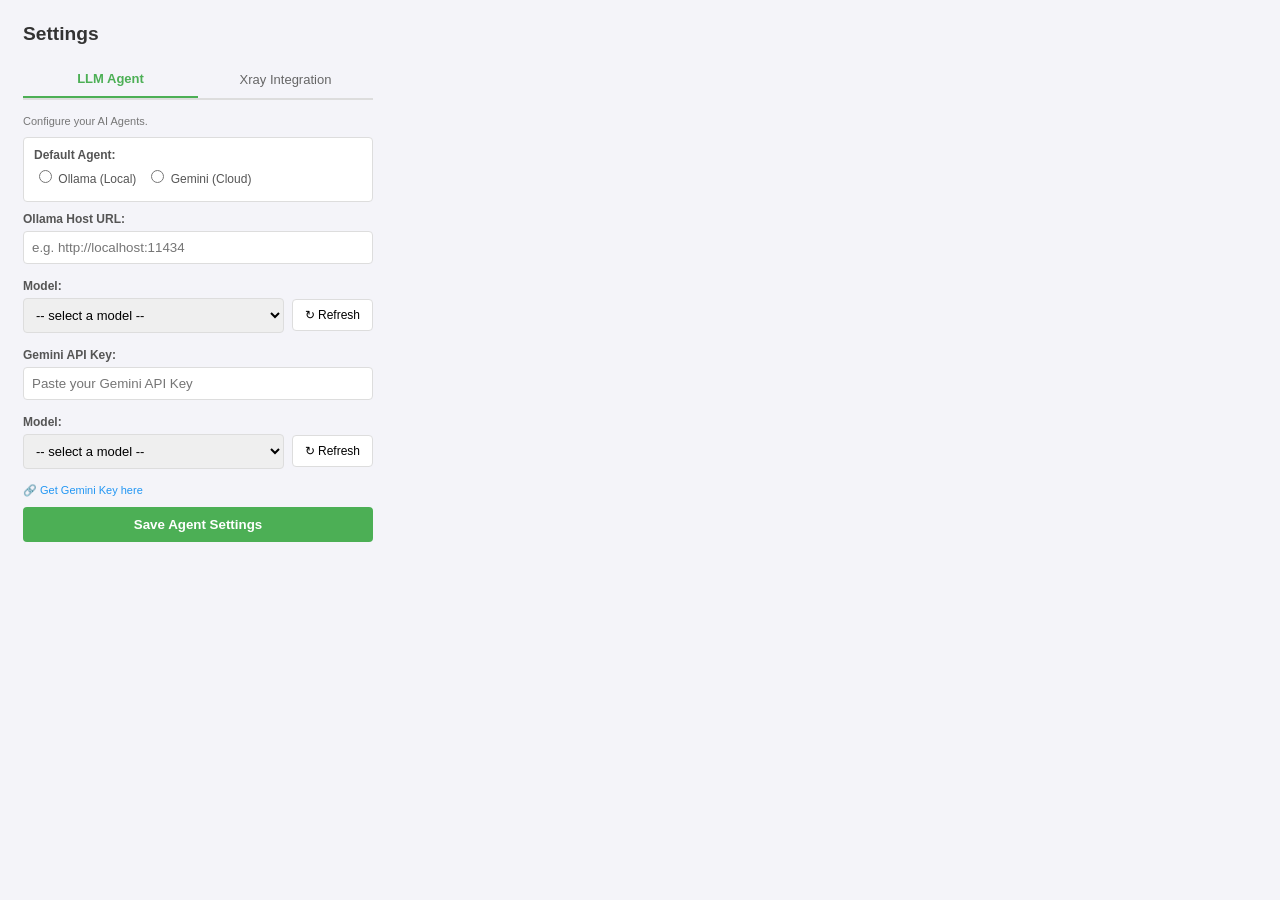
==== options.html @ 737b646b "Add extension - initila code" ====
<!doctype html>
<html>
  <head>
    <title>Extension Settings</title>
    <link rel="stylesheet" href="options.css" />
    <!-- <style>
      :root { --primary-color: #4CAF55; --bg-color: #f4f4f9; --border-color: #ddd; }
      body { font-family: 'Segoe UI', sans-serif; padding: 15px; width: 350px; background-color: var(--bg-color); }
      h2 { margin-top: 0; font-size: 1.2rem; color: #333; }
      .tabs { display: flex; border-bottom: 2px solid var(--border-color); margin-bottom: 15px; }
      .tab-link { background: none; border: none; padding: 10px; cursor: pointer; font-size: 13px; color: #666; flex: 1; text-align: center; }
      .tab-link.active { color: var(--primary-color); border-bottom: 2px solid var(--primary-color); font-weight: bold; }
      .tab-content { display: none; animation: fadeIn 0.3s; }
      .tab-content.active { display: block; }
      .form-group { margin-bottom: 15px; }
      label { display: block; margin-bottom: 5px; font-size: 12px; font-weight: bold; color: #555; }
      input { width: 100%; padding: 8px; box-sizing: border-box; border: 1px solid var(--border-color); border-radius: 4px; }
      .info-text { font-size: 11px; color: #777; margin-bottom: 10px; }
      button.save-btn { background-color: var(--primary-color); color: white; padding: 10px; border: none; border-radius: 4px; cursor: pointer; width: 100%; font-weight: bold; }
      @keyframes fadeIn { from { opacity: 0; } to { opacity: 1; } }
    </style> -->
  </head>

  <body>
    <h2>Settings</h2>

    <div class="tabs">
      <button class="tab-link active" data-target="agent-tab">LLM Agent</button>
      <button class="tab-link" data-target="integration-tab">
        Xray Integration
      </button>
    </div>

    <div id="agent-tab" class="tab-content active">
      <div class="info-text">Configure your AI Agents.</div>

      <div
        class="form-group"
        style="background: #fff; padding: 10px; border-radius: 4px; border: 1px solid var(--border-color); margin-bottom: 10px;"
      >
        <label>Default Agent:</label>
        <div
          style="display: flex; gap: 10px; font-size: 12px; margin-top: 5px;"
        >
          <label style="font-weight: normal; cursor: pointer;">
            <input
              type="radio"
              name="defaultAgent"
              value="ollama"
              style="width: auto;"
            />
            Ollama (Local)
          </label>
          <label style="font-weight: normal; cursor: pointer;">
            <input
              type="radio"
              name="defaultAgent"
              value="gemini"
              style="width: auto;"
            />
            Gemini (Cloud)
          </label>
        </div>
      </div>

      <div id="ollama-config">
        <label for="host">Ollama Host URL:</label>
        <div class="form-group">
          <input
            type="text"
            id="host"
            placeholder="e.g. http://localhost:11434"
          />
        </div>

        <label for="ollamaModel">Model:</label>
        <div class="form-group" style="display: flex; gap: 8px; align-items: center;">
          <select id="ollamaModel" style="flex: 1; padding: 8px; border: 1px solid var(--border-color); border-radius: 4px; font-size: 13px; box-sizing: border-box;">
            <option value="">-- select a model --</option>
          </select>
          <button
            id="refreshModels"
            type="button"
            style="padding: 8px 12px; border: 1px solid var(--border-color); border-radius: 4px; background: #fff; cursor: pointer; font-size: 12px;"
          >&#8635; Refresh</button>
        </div>
        <div id="modelFetchStatus" aria-live="polite" style="font-size: 11px; color: #999; margin-bottom: 8px;"></div>
      </div>

      <div id="gemini-config">
        <label for="geminiKey">Gemini API Key:</label>
        <div class="form-group">
          <input
            type="password"
            id="geminiKey"
            placeholder="Paste your Gemini API Key"
          />
        </div>

        <label for="geminiModelSelect">Model:</label>
        <div class="form-group" style="display: flex; gap: 8px; align-items: center;">
          <select id="geminiModelSelect" style="flex: 1; padding: 8px; border: 1px solid var(--border-color); border-radius: 4px; font-size: 13px; box-sizing: border-box;">
            <option value="">-- select a model --</option>
          </select>
          <button
            id="refreshGeminiModels"
            type="button"
            style="padding: 8px 12px; border: 1px solid var(--border-color); border-radius: 4px; background: #fff; cursor: pointer; font-size: 12px;"
          >&#8635; Refresh</button>
        </div>
        <div id="geminiModelFetchStatus" aria-live="polite" style="font-size: 11px; color: #999; margin-bottom: 8px;"></div>

        <div class="info-text">
          <a
            href="https://aistudio.google.com/app/apikey"
            target="_blank"
            style="color: #2196F3; text-decoration: none;"
            >&#128279; Get Gemini Key here</a
          >
        </div>
      </div>

      <button class="save-btn" id="saveAgent">Save Agent Settings</button>
    </div>

    <div id="integration-tab" class="tab-content">
      <div class="info-text">Configure your Xray Cloud API credentials.</div>
      <div style="margin-bottom: 15px; font-size: 11px;">
        <a
          id="setupLink"
          href="#"
          target="_blank"
          style="color: #2196F3; text-decoration: none; font-weight: bold;"
        >
          &#128279; Create Xray Credentials here
        </a>
      </div>
      <div class="form-group">
        <label for="clientId">Client ID:</label>
        <input type="text" id="clientId" placeholder="Enter Client ID" />
      </div>
      <div class="form-group">
        <label for="clientSecret">Client Secret:</label>
        <input
          type="password"
          id="clientSecret"
          placeholder="Enter Client Secret"
        />
      </div>
      <div style="display: flex; gap: 10px;">
        <button class="save-btn" id="saveIntegration">Save</button>
        <button
          id="testIntegration"
          style="background-color: #2196F3; color: white; border: none; border-radius: 4px; padding: 10px; cursor: pointer; flex: 1;"
        >
          Test
        </button>
      </div>
    </div>

    <div
      id="statusMessage"
      style="font-size: 13px; font-weight: bold; margin-top: 15px; text-align: center; color: transparent; min-height: 20px;"
    ></div>

    <script src="options.js"></script>
  </body>
</html>
---- options.css ----
:root {
  --primary-color: #4caf55;
  --bg-color: #f4f4f9;
  --border-color: #ddd;
}
body {
  font-family: "Segoe UI", sans-serif;
  padding: 15px;
  width: 350px;
  background-color: var(--bg-color);
}
h2 {
  margin-top: 0;
  font-size: 1.2rem;
  color: #333;
}
.tabs {
  display: flex;
  border-bottom: 2px solid var(--border-color);
  margin-bottom: 15px;
}
.tab-link {
  background: none;
  border: none;
  padding: 10px;
  cursor: pointer;
  font-size: 13px;
  color: #666;
  flex: 1;
  text-align: center;
}
.tab-link.active {
  color: var(--primary-color);
  border-bottom: 2px solid var(--primary-color);
  font-weight: bold;
}
.tab-content {
  display: none;
  animation: fadeIn 0.3s;
}
.tab-content.active {
  display: block;
}
.form-group {
  margin-bottom: 15px;
}
label {
  display: block;
  margin-bottom: 5px;
  font-size: 12px;
  font-weight: bold;
  color: #555;
}
input {
  width: 100%;
  padding: 8px;
  box-sizing: border-box;
  border: 1px solid var(--border-color);
  border-radius: 4px;
}
.info-text {
  font-size: 11px;
  color: #777;
  margin-bottom: 10px;
}
button.save-btn {
  background-color: var(--primary-color);
  color: white;
  padding: 10px;
  border: none;
  border-radius: 4px;
  cursor: pointer;
  width: 100%;
  font-weight: bold;
}
@keyframes fadeIn {
  from {
    opacity: 0;
  }
  to {
    opacity: 1;
  }
}
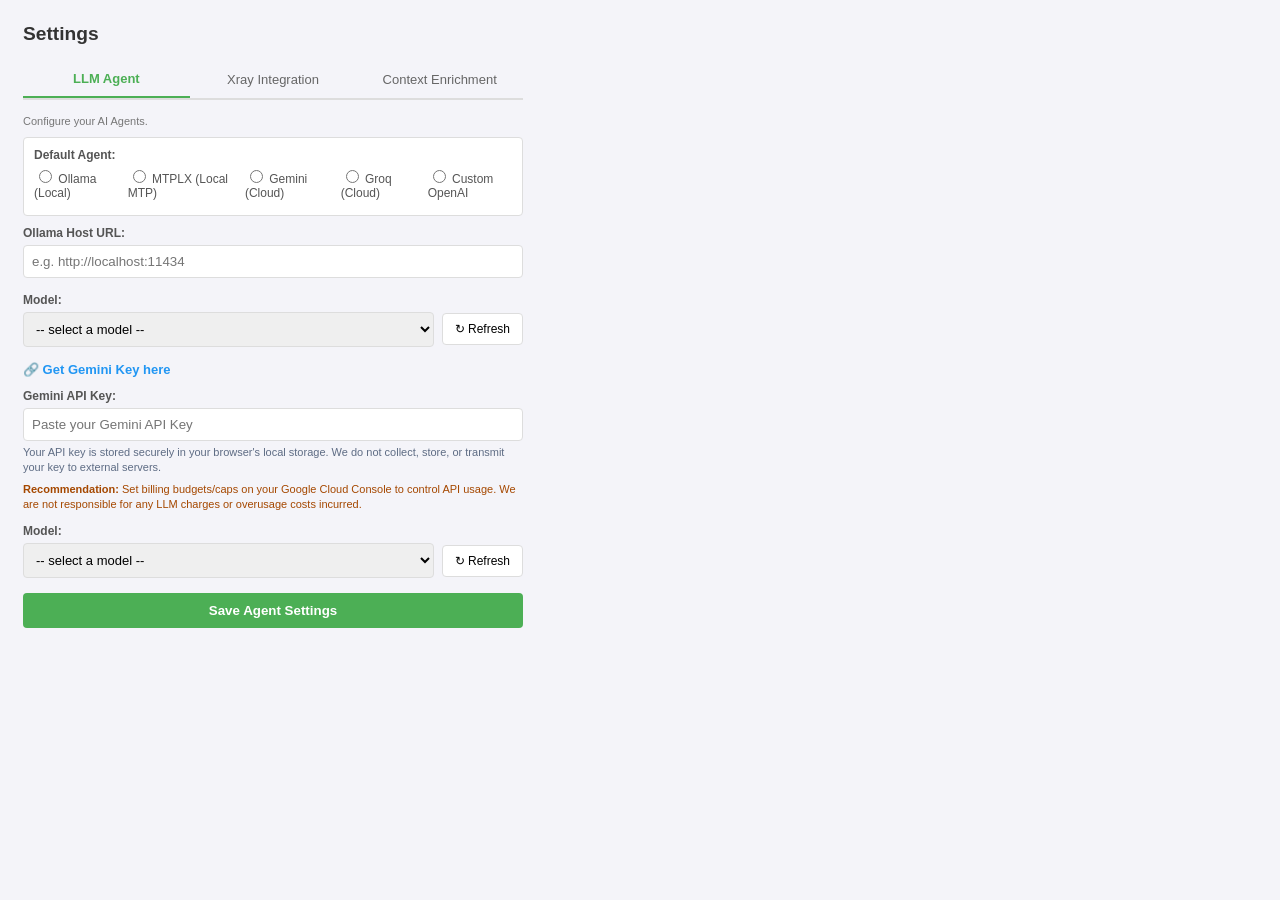
==== commit 2231b52b: "Add Review & Merge dashboard, Xray Cucumber Steps scaner, editor suggestions, Groq and Custom OpenAI" ====
--- a/options.html
+++ b/options.html
@@ -1,6 +1,7 @@
 <!doctype html>
 <html>
   <head>
+    <meta charset="utf-8" />
     <title>Extension Settings</title>
     <link rel="stylesheet" href="options.css" />
     <!-- <style>
@@ -26,9 +27,8 @@
 
     <div class="tabs">
       <button class="tab-link active" data-target="agent-tab">LLM Agent</button>
-      <button class="tab-link" data-target="integration-tab">
-        Xray Integration
-      </button>
+      <button class="tab-link" data-target="integration-tab">Xray Integration</button>
+      <button class="tab-link" data-target="context-tab">Context Enrichment</button>
     </div>
 
     <div id="agent-tab" class="tab-content active">
@@ -39,9 +39,7 @@
         style="background: #fff; padding: 10px; border-radius: 4px; border: 1px solid var(--border-color); margin-bottom: 10px;"
       >
         <label>Default Agent:</label>
-        <div
-          style="display: flex; gap: 10px; font-size: 12px; margin-top: 5px;"
-        >
+        <div style="display: flex; gap: 15px; margin-top: 5px;">
           <label style="font-weight: normal; cursor: pointer;">
             <input
               type="radio"
@@ -55,10 +53,37 @@
             <input
               type="radio"
               name="defaultAgent"
+              value="mtplx"
+              style="width: auto;"
+            />
+            MTPLX (Local MTP)
+          </label>
+          <label style="font-weight: normal; cursor: pointer;">
+            <input
+              type="radio"
+              name="defaultAgent"
               value="gemini"
               style="width: auto;"
             />
             Gemini (Cloud)
+          </label>
+          <label style="font-weight: normal; cursor: pointer;">
+            <input
+              type="radio"
+              name="defaultAgent"
+              value="groq"
+              style="width: auto;"
+            />
+            Groq (Cloud)
+          </label>
+          <label style="font-weight: normal; cursor: pointer;">
+            <input
+              type="radio"
+              name="defaultAgent"
+              value="openai"
+              style="width: auto;"
+            />
+            Custom OpenAI
           </label>
         </div>
       </div>
@@ -87,15 +112,54 @@
         <div id="modelFetchStatus" aria-live="polite" style="font-size: 11px; color: #999; margin-bottom: 8px;"></div>
       </div>
 
+      <div id="mtplx-config" style="display: none;">
+        <label for="mtplxHost">MTPLX Host URL:</label>
+        <div class="form-group">
+          <input
+            type="text"
+            id="mtplxHost"
+            placeholder="e.g. http://127.0.0.1:8000"
+          />
+        </div>
+
+        <label for="mtplxModel">Model:</label>
+        <div class="form-group" style="display: flex; gap: 8px; align-items: center;">
+          <select id="mtplxModel" style="flex: 1; padding: 8px; border: 1px solid var(--border-color); border-radius: 4px; font-size: 13px; box-sizing: border-box;">
+            <option value="">-- select a model --</option>
+          </select>
+          <button
+            id="refreshMtplxModels"
+            type="button"
+            style="padding: 8px 12px; border: 1px solid var(--border-color); border-radius: 4px; background: #fff; cursor: pointer; font-size: 12px;"
+          >&#8635; Refresh</button>
+        </div>
+        <div id="mtplxModelFetchStatus" aria-live="polite" style="font-size: 11px; color: #999; margin-bottom: 8px;"></div>
+      </div>
+
       <div id="gemini-config">
+        <div style="margin-bottom: 12px; font-size: 13px;">
+          <a
+            href="https://aistudio.google.com/app/apikey"
+            target="_blank"
+            style="color: #2196F3; text-decoration: none; font-weight: bold;"
+            >&#128279; Get Gemini Key here</a
+          >
+        </div>
+
         <label for="geminiKey">Gemini API Key:</label>
-        <div class="form-group">
+        <div class="form-group" style="margin-bottom: 6px;">
           <input
             type="password"
             id="geminiKey"
             placeholder="Paste your Gemini API Key"
           />
         </div>
+        <div style="font-size: 11px; color: #5e6c84; margin-top: -2px; margin-bottom: 8px; line-height: 1.4;">
+          Your API key is stored securely in your browser's local storage. We do not collect, store, or transmit your key to external servers.
+        </div>
+        <div style="font-size: 11px; color: #a54800; margin-top: -2px; margin-bottom: 12px; line-height: 1.4;">
+          <strong>Recommendation:</strong> Set billing budgets/caps on your Google Cloud Console to control API usage. We are not responsible for any LLM charges or overusage costs incurred.
+        </div>
 
         <label for="geminiModelSelect">Model:</label>
         <div class="form-group" style="display: flex; gap: 8px; align-items: center;">
@@ -109,15 +173,63 @@
           >&#8635; Refresh</button>
         </div>
         <div id="geminiModelFetchStatus" aria-live="polite" style="font-size: 11px; color: #999; margin-bottom: 8px;"></div>
-
-        <div class="info-text">
-          <a
-            href="https://aistudio.google.com/app/apikey"
-            target="_blank"
-            style="color: #2196F3; text-decoration: none;"
-            >&#128279; Get Gemini Key here</a
-          >
-        </div>
+      </div>
+      
+      <div id="groq-config" style="display: none;">
+        <label for="groqKey">Groq API Key:</label>
+        <div class="form-group">
+          <input
+            type="password"
+            id="groqKey"
+            placeholder="Enter your Groq API Key"
+          />
+        </div>
+
+        <label for="groqModel">Model:</label>
+        <div class="form-group" style="display: flex; gap: 8px; align-items: center;">
+          <select id="groqModel" style="flex: 1; padding: 8px; border: 1px solid var(--border-color); border-radius: 4px; font-size: 13px; box-sizing: border-box;">
+            <option value="">-- select a model --</option>
+          </select>
+          <button
+            id="refreshGroqModels"
+            type="button"
+            style="padding: 8px 12px; border: 1px solid var(--border-color); border-radius: 4px; background: #fff; cursor: pointer; font-size: 12px;"
+          >&#8635; Refresh</button>
+        </div>
+        <div id="groqModelFetchStatus" aria-live="polite" style="font-size: 11px; color: #999; margin-bottom: 8px;"></div>
+      </div>
+
+      <div id="openai-config" style="display: none;">
+        <label for="openaiHost">Custom Endpoint Host URL:</label>
+        <div class="form-group">
+          <input
+            type="text"
+            id="openaiHost"
+            placeholder="e.g. https://api.deepseek.com/v1 or http://localhost:1234/v1"
+          />
+        </div>
+
+        <label for="openaiKey">API Key (Optional):</label>
+        <div class="form-group">
+          <input
+            type="password"
+            id="openaiKey"
+            placeholder="Paste your API Key if required"
+          />
+        </div>
+
+        <label for="openaiModel">Model:</label>
+        <div class="form-group" style="display: flex; gap: 8px; align-items: center;">
+          <select id="openaiModel" style="flex: 1; padding: 8px; border: 1px solid var(--border-color); border-radius: 4px; font-size: 13px; box-sizing: border-box;">
+            <option value="">-- select a model --</option>
+          </select>
+          <button
+            id="refreshOpenaiModels"
+            type="button"
+            style="padding: 8px 12px; border: 1px solid var(--border-color); border-radius: 4px; background: #fff; cursor: pointer; font-size: 12px;"
+          >&#8635; Refresh</button>
+        </div>
+        <div id="openaiModelFetchStatus" aria-live="polite" style="font-size: 11px; color: #999; margin-bottom: 8px;"></div>
       </div>
 
       <button class="save-btn" id="saveAgent">Save Agent Settings</button>
@@ -156,6 +268,85 @@
           Test
         </button>
       </div>
+      <div id="testStatusMessage" style="font-size: 12px; font-weight: bold; margin-top: 8px; min-height: 18px; text-align: left;"></div>
+
+      <div id="library-sync-section" style="margin-top: 20px; padding-top: 15px; border-top: 1px solid var(--border-color);">
+        <label style="font-weight: bold; margin-bottom: 8px;">Local Step Library Sync</label>
+        <div class="info-text" style="margin-bottom: 12px;">Sync all Cucumber and Manual tests from specific projects locally for instant, project-wide step reuse and matching.</div>
+
+        <!-- API Limit Warning Banner -->
+        <div style="font-size: 11px; background-color: #ffebe6; color: #bf2600; padding: 8px 10px; border-radius: 4px; margin-bottom: 12px; border: 1px solid #ffbdad; line-height: 1.4;">
+          <strong>⚠️ Note on API Limits:</strong> Xray Cloud enforces aggressive rate protection (HTTP 429). The extension batches requests and retries automatically, but syncing large projects might still skip some tests temporarily. You can retry failed tests later.
+        </div>
+        
+        <!-- Project Selector UI -->
+        <div class="form-group" style="margin-bottom: 15px;">
+          <label style="font-size: 11px; margin-bottom: 4px; color: #5e6c84;">Add Projects to Sync:</label>
+          <div style="position: relative;">
+            <input type="text" id="project-search-input" placeholder="Search projects by name or key..." autocomplete="off" style="width: 100%; padding: 7px 10px; border: 1px solid var(--border-color); border-radius: 4px; font-size: 13px;" />
+            <div id="project-dropdown-list" style="display: none; position: absolute; top: 100%; left: 0; right: 0; background: white; border: 1px solid var(--border-color); border-radius: 4px; max-height: 180px; overflow-y: auto; z-index: 1000; box-shadow: 0 4px 12px rgba(9, 30, 66, 0.15); margin-top: 4px;"></div>
+          </div>
+          <!-- Display List of Selected Projects -->
+          <div id="selected-projects-container" style="display: flex; flex-wrap: wrap; gap: 6px; margin-top: 8px;"></div>
+        </div>
+
+        <div style="font-size: 12px; margin-bottom: 12px; line-height: 1.6;">
+          <div>Status: <span id="sync-status-text" style="font-weight: bold; color: #de350b;">Not Synced</span></div>
+          <div>Last Synced: <span id="sync-time-text" style="color: #666;">Never</span></div>
+          <div>Synced Tests: <span id="sync-count-text" style="font-weight: bold; color: #666;">0</span></div>
+          <div>Synced Steps: <span id="sync-steps-count-text" style="font-weight: bold; color: #666;">0</span></div>
+          <div>Failed to Sync: <span id="sync-failed-count-text" style="font-weight: bold; color: #666;">0</span> <a href="#" id="retry-failed-link" style="display: none; margin-left: 8px; font-size: 11px; text-decoration: underline; color: #0052cc; font-weight: bold;">Retry failed</a></div>
+        </div>
+
+        <div style="display: flex; gap: 10px; align-items: center;">
+          <button id="sync-library-btn" class="save-btn" style="background-color: #36b37e;">Sync Steps Library</button>
+          <button id="clear-sync-btn" class="save-btn" style="background-color: #de350b;">Clear Synced Data</button>
+        </div>
+        <div id="sync-validation-msg" style="font-size: 11px; color: #de350b; margin-top: 6px; font-weight: bold; display: none;">⚠️ Add at least one project above to enable syncing.</div>
+        <div id="sync-progress" style="font-size: 12px; color: #6b778c; margin-top: 8px; font-weight: 500; display: none;"></div>
+      </div>
+    </div>
+
+    <div id="context-tab" class="tab-content">
+      <div class="info-text">Configure context enrichment defaults for prompts.</div>
+
+      <label style="display: flex; align-items: center; gap: 8px; font-size: 13px; margin-bottom: 8px; cursor: pointer;">
+        <input type="checkbox" id="contextPanelHidden" style="width: auto;" />
+        Hide "Extra context (used in prompt)" panel
+      </label>
+
+      <div id="contextPanelHiddenNote" style="font-size: 11px; color: #777; margin-bottom: 12px; display: none;">
+        When hidden, the context panel is not shown in the popup. You can still enrich prompts manually via the prompt editor.
+      </div>
+
+      <label style="display: flex; align-items: center; gap: 8px; font-size: 13px; margin-bottom: 8px; cursor: pointer;">
+        <input type="checkbox" id="contextDefaultParent" style="width: auto;" />
+        Include parent ticket by default
+      </label>
+
+      <label style="display: none; align-items: center; gap: 8px; font-size: 13px; margin-bottom: 8px; cursor: pointer;">
+        <input type="checkbox" id="contextDefaultConfluence" style="width: auto;" />
+        Include Confluence pages by default
+      </label>
+
+      <div class="form-group" style="margin-top: 15px; margin-bottom: 15px;">
+        <label style="display: flex; align-items: center; gap: 8px; font-size: 13px; cursor: pointer; margin-bottom: 8px;">
+          <input type="checkbox" id="libraryStepsEnabled" style="width: auto;" />
+          Attach reusable library steps to prompt
+        </label>
+        
+        <div id="libraryStepsLimitContainer" style="display: none; margin-left: 24px; margin-top: 8px; margin-bottom: 8px;">
+          <label for="libraryStepsLimit" style="font-size: 12px; margin-bottom: 4px; display: block; color: #5e6c84;">Number of steps to attach:</label>
+          <input type="number" id="libraryStepsLimit" min="1" max="200" style="width: 100px; padding: 6px; border: 1px solid var(--border-color); border-radius: 4px;" />
+        </div>
+
+        <div id="libraryStepsLimitStatus" style="font-size: 11px; font-weight: 500; margin-top: 4px; min-height: 15px;"></div>
+        <div style="font-size: 11px; color: #777; margin-top: 4px;">
+          Determines the number of synced steps from your library injected as context to maintain consistency and avoid duplicate step definitions.
+        </div>
+      </div>
+
+      <button class="save-btn" id="saveContext">Save Context Settings</button>
     </div>
 
     <div
@@ -163,6 +354,17 @@
       style="font-size: 13px; font-weight: bold; margin-top: 15px; text-align: center; color: transparent; min-height: 20px;"
     ></div>
 
+    <div id="unsaved-confirm-modal" class="confirm-modal-overlay" style="display: none;">
+      <div class="confirm-modal-content">
+        <h3>Unsaved Changes</h3>
+        <p>You have unsaved changes in this section. Do you want to discard them?</p>
+        <div class="confirm-modal-actions">
+          <button id="confirm-discard-btn" class="modal-btn discard-btn">Discard Changes</button>
+          <button id="confirm-cancel-btn" class="modal-btn cancel-btn">Keep Editing</button>
+        </div>
+      </div>
+    </div>
+
     <script src="options.js"></script>
   </body>
 </html>
--- a/options.css
+++ b/options.css
@@ -6,7 +6,7 @@
 body {
   font-family: "Segoe UI", sans-serif;
   padding: 15px;
-  width: 350px;
+  width: 500px;
   background-color: var(--bg-color);
 }
 h2 {
@@ -81,3 +81,90 @@
     opacity: 1;
   }
 }
+
+.dropdown-item:hover {
+  background-color: #f4f5f7 !important;
+}
+
+/* ===== CUSTOM CONFIRM OVERLAY MODAL ===== */
+.confirm-modal-overlay {
+  position: fixed;
+  top: 0;
+  left: 0;
+  right: 0;
+  bottom: 0;
+  background: rgba(9, 30, 66, 0.4);
+  backdrop-filter: blur(2px);
+  display: flex;
+  justify-content: center;
+  align-items: center;
+  z-index: 9999;
+  animation: fadeIn 0.2s ease-out;
+}
+
+.confirm-modal-content {
+  background: white;
+  padding: 20px;
+  border-radius: 6px;
+  width: 320px;
+  box-shadow: 0 8px 24px rgba(9, 30, 66, 0.2);
+  text-align: left;
+  animation: scaleUp 0.2s ease-out;
+}
+
+.confirm-modal-content h3 {
+  margin-top: 0;
+  margin-bottom: 10px;
+  font-size: 14px;
+  font-weight: 600;
+  color: #172b4d;
+}
+
+.confirm-modal-content p {
+  font-size: 12px;
+  color: #5e6c84;
+  margin-bottom: 20px;
+  line-height: 1.5;
+}
+
+.confirm-modal-actions {
+  display: flex;
+  justify-content: flex-end;
+  gap: 8px;
+}
+
+.modal-btn {
+  padding: 6px 12px;
+  font-size: 12px;
+  font-weight: 600;
+  border-radius: 3px;
+  border: none;
+  cursor: pointer;
+}
+
+.discard-btn {
+  background-color: #de350b;
+  color: white;
+}
+.discard-btn:hover {
+  background-color: #bf2600;
+}
+
+.cancel-btn {
+  background-color: #f4f5f7;
+  color: #5e6c84;
+}
+.cancel-btn:hover {
+  background-color: #ebecf0;
+}
+
+@keyframes scaleUp {
+  from {
+    transform: scale(0.95);
+    opacity: 0;
+  }
+  to {
+    transform: scale(1);
+    opacity: 1;
+  }
+}
